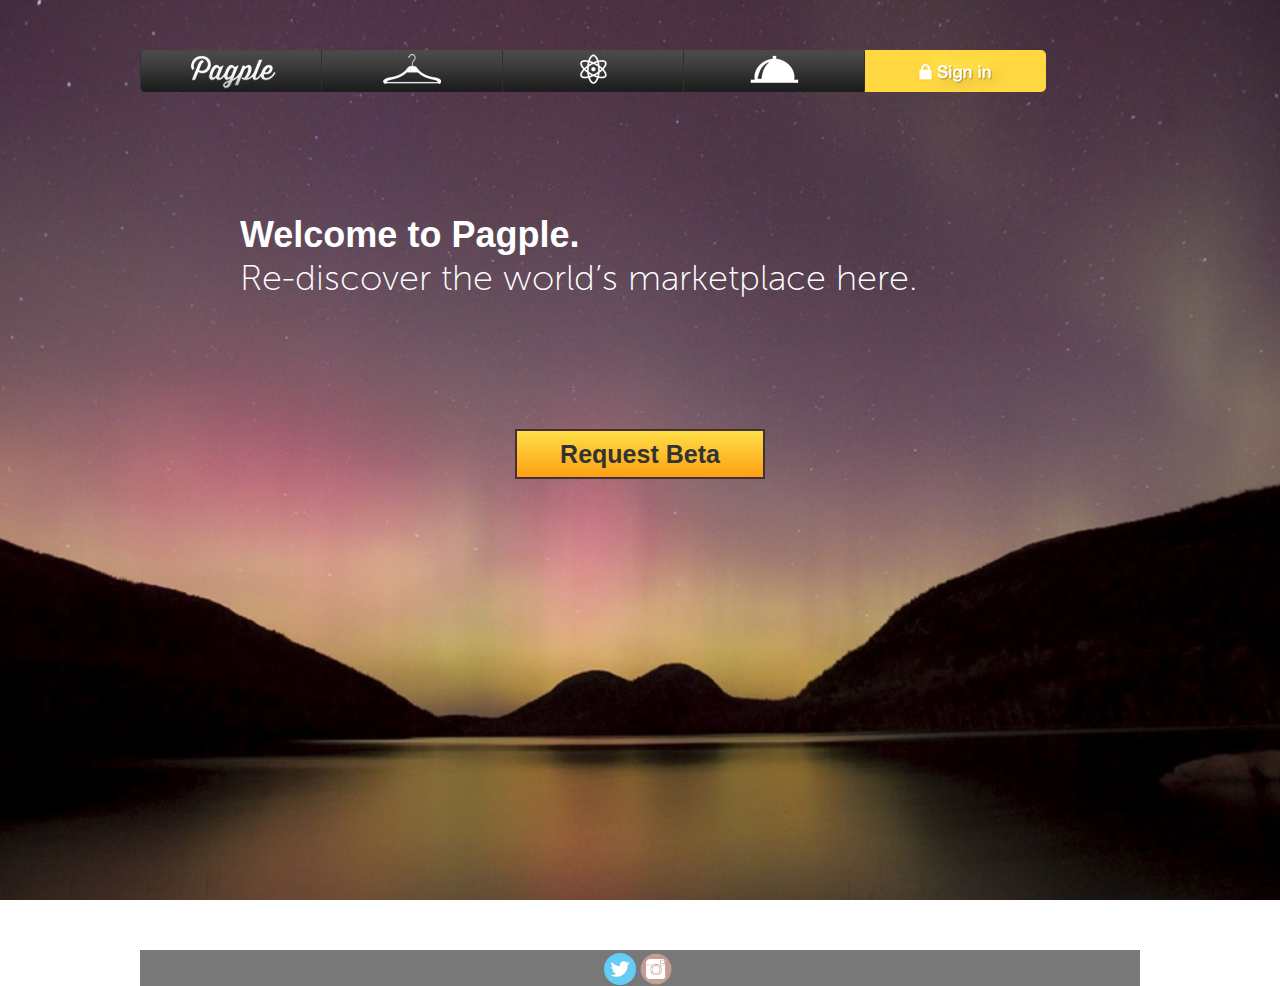
==== Alpha - Not Signed In/index.html @ dc3d87c3 "refactor" ====
<!doctype html>
<html>
   
   <head>
      <meta charset="utf-8" prefix="og: http://ogp.me/ns# fb: http://ogp.me/ns/fb# 
                  website: http://ogp.me/ns/website#">
      <meta property="og:type" content="website">
      <meta property="og:url" content="http://pagple.com">
      <meta property="og:image" content="http://pagple.com/img/pagple-impact.jpg">
      <meta property="og:title" content="Pagple">
      <meta property="og:description" content="Reinventing the marketplace user experience">
      <title>Pagple - Reinventing the marketplace user experience</title>
      <!-- CSS -->
      <link rel="stylesheet" href="js/jcountdown/jcountdown.css">
      <link rel="icon" href="ico/favicon1.png" sizes="16x16">
      <link rel="stylesheet" href="css/main-style.css">
      <link rel="stylesheet" href="css/pagpleMainNav.css">
   </head>
   
   <body>
      <div id="body-container">
         <!-- Header -->
         <header></header>
         <nav>
            <ul id="pagpleNav">
               <li>
                  <a href="http://www.pagple.com/" title="Pagple">
                     <img src="img/home-redir-logo.png" alt="Pagple Logo" />
                  </a>
               </li>
               <li>
                  <a href="fashion.html" title="Fashion">
                     <img src="img/fashion-ico.png" alt="" />
                  </a>
               </li>
               <li>
                  <a href="technology.html" title="Techonlogy">
                     <img src="img/tech-ico.png" alt="" />
                  </a>
               </li>
               <li>
                  <a href="food.html" title="Food">
                     <img src="img/food-ico.png" alt="" />
                  </a>
               </li>
               <li>
                  <a href="login.php" title="Sign in">
                     <img src="" alt="" />
                  </a>
               </li>
            </ul>
         </nav>
         <!-- Body Contents -->
         <div id="body-content">
            <!-- Slogan -->
            <br/>
            <br/>
            <br/>
            <br/>
            <br/>
            <br/>
            <div id="slogan">
                <h1 id="welcomeTextHeader">
                        Welcome to Pagple.
                    </h1>

                <h2 id="welcomeText">
                        Re-discover the world’s marketplace here.
                    </h2>

            </div>
            <br/>
            <br/>
            <br/>
            <br/>
            <br/>
            <br/>
            <br/>
            <br/>
            <br/>
            <div id="requestBeta">
               <button class="reqBetaButton">Request Beta</button>
            </div>
         </div>
         <!-- Footer -->
         <footer>
            <div id="social-container">
               <div id="twitter-follow">
                  <a href='https://twitter.com/pagple' target='_blank'>
                     <img src='ico/twitter-ico.png'>
                  </a>
               </div>
               <div id="instagram-follow">
                  <a href='http://instagram.com/pagple' target='_blank'>
                     <img src='ico/instragram.png'>
                  </a>
               </div>
            </div>
         </footer>
      </div>
   </body>

</html>
---- Alpha - Not Signed In/js/jcountdown/jcountdown.css ----
/*
jCountdown Plugin for jQuery JavaScript Library

v 1.1.1 02/12/2012

http://codecanyon.net/user/ufoufoufo

Copyright (c) 2012
*/

/* size */
.jCountdownContainer{
	position:relative;
	padding:0px;
	margin:0px;
    display:inline-block;
    *zoom:1;				/* IE */
    *display:inline;		/* IE */
}

/* scale */
.jCountdownScale{
	position:absolute;
	padding:0px;
	margin:0px;
}

/* countdown */
.jCountdown{
	padding:0px;
	margin:0px;
	white-space:nowrap;
}

/* group */
.jCountdown .group{
	padding:0px;
	margin:0px;
    display:inline-block;
    *zoom:1;				/* IE */
    *display:inline;		/* IE */
}

/* label */
.jCountdown .group>.label{
	position:relative;
	left:50%;
	padding:0px;
	margin: -104px 0px 0px -40px;	
	width:80px;
}

.jCountdown.flip .group>.label{
	height:13px;
}
.jCountdown.flip.black .group>.label{
	background-image:url(jcountdown_flip_black.png);
}
.jCountdown.flip.white .group>.label{
	background-image:url(jcountdown_flip_white.png);
}
.jCountdown.flip .group.day>.label{
	background-position:-60px -970px;
}
.jCountdown.flip .group.hour>.label{
	background-position:-60px -995px;
}
.jCountdown.flip .group.minute>.label{
	background-position:-60px -1020px;
}
.jCountdown.flip .group.second>.label{
	background-position:-60px -1045px;
}

.jCountdown.slide .group>.label{
	height:15px;
}
.jCountdown.slide.black .group>.label{
	background-image:url(jcountdown_slide_black.png);
}
.jCountdown.slide.white .group>.label{
	background-image:url(jcountdown_slide_white.png);
}
.jCountdown.slide .group.day>.label{
	background-position:-60px -150px;
}
.jCountdown.slide .group.hour>.label{
	background-position:-60px -175px;
}
.jCountdown.slide .group.minute>.label{
	background-position:-60px -200px;
}
.jCountdown.slide .group.second>.label{
	background-position:-60px -225px;
}

.jCountdown.crystal .group>.label{
	height:12px;
}
.jCountdown.crystal.black .group>.label{
	background-image:url(jcountdown_crystal_black.png);
}
.jCountdown.crystal.white .group>.label{
	background-image:url(jcountdown_crystal_white.png);
}
.jCountdown.crystal .group.day>.label{
	background-position:-60px -153px;
}
.jCountdown.crystal .group.hour>.label{
	background-position:-60px -178px;
}
.jCountdown.crystal .group.minute>.label{
	background-position:-60px -203px;
}
.jCountdown.crystal .group.second>.label{
	background-position:-60px -228px;
}

.jCountdown.metal .group>.label{
	height:15px;
}
.jCountdown.metal.black .group>.label{
	background-image:url(jcountdown_metal_black.png);
}
.jCountdown.metal.white .group>.label{
	background-image:url(jcountdown_metal_white.png);
}
.jCountdown.metal .group.day>.label{
	background-position:-60px -153px;
}
.jCountdown.metal .group.hour>.label{
	background-position:-60px -178px;
}
.jCountdown.metal .group.minute>.label{
	background-position:-60px -203px;
}
.jCountdown.metal .group.second>.label{
	background-position:-60px -228px;
}

/* container */
.jCountdown .group>.container{
	position:relative;
	padding:0px;
	margin:0px;
    display:inline-block;
    *zoom:1;				/* IE */
    *display:inline;		/* IE */
}

.jCountdown.flip .group>.container{
	width:50px;
	height:64px;
	padding:6px 2px 2px 2px;
	margin:0px 0px 0px 1px;
	background-position:0px -960px;
}
.jCountdown.flip .group>.container:first-child{
	margin:0px;
}
.jCountdown.flip.black .group>.container{
	background-image:url(jcountdown_flip_black.png);
}
.jCountdown.flip.white .group>.container{
	background-image:url(jcountdown_flip_white.png);
}

.jCountdown.slide .group>.container{
	width:50px;
	height:64px;
	padding:1px 0px 1px 0px;
	background-position:-111px 0px;
}
.jCountdown.slide .group>.container:first-child{
	padding:1px 0px 1px 1px;
	background-position:-60px 0px;
}
.jCountdown.slide .group>.container.lastItem{
	padding:1px 1px 1px 0px;
	background-position:-161px 0px;
}
.jCountdown.slide.black .group>.container{
	background-image:url(jcountdown_slide_black.png);
}
.jCountdown.slide.white .group>.container{
	background-image:url(jcountdown_slide_white.png);
}

.jCountdown.crystal .group>.container{
	width:60px;
	height:60px;
	padding:0px 1px 3px 1px;
	margin:0px 0px 0px 1px;
	background-position:-60px 0px;
}
.jCountdown.crystal .group>.container:first-child{
	margin:0px;
}
.jCountdown.crystal.black .group>.container{
	background-image:url(jcountdown_crystal_black.png);
}
.jCountdown.crystal.white .group>.container{
	background-image:url(jcountdown_crystal_white.png);
}

.jCountdown.metal .group>.container{
	width:60px;
	height:60px;
	padding:3px 1px 4px 1px;
	background-position:-124px 0px;
}
.jCountdown.metal .group>.container:first-child{
	width:60px;
	padding:3px 1px 4px 3px;
	background-position:-60px 0px;
}
.jCountdown.metal .group>.container.lastItem{
	width:60px;
	padding:3px 3px 4px 1px;
	background-position:-186px 0px;
}
.jCountdown.metal.black .group>.container{
	background-image:url(jcountdown_metal_black.png);
}
.jCountdown.metal.white .group>.container{
	background-image:url(jcountdown_metal_white.png);
}

/* cover */
.jCountdown .group>.container>.cover{
	position:absolute;
	z-index:1;
	padding:0px;
	margin:0px;
}

.jCountdown.slide .group>.container>.cover{
	left:0px;
	top:1px;
	width:50px;
	height:64px;
	background-position:-110px -70px;
}
.jCountdown.slide .group>.container:first-child>.cover{
	left:1px;
	background-position:-60px -70px;
}
.jCountdown.slide .group>.container.lastItem>.cover{
	right:1px;
	background-position:-160px -70px;
}
.jCountdown.slide.black .group>.container>.cover{
	background-image:url(jcountdown_slide_black.png);
}
.jCountdown.slide.white .group>.container>.cover{
	background-image:url(jcountdown_slide_white.png);
}

.jCountdown.crystal .group>.container>.cover{
	left:1px;
	top:0px;
	width:60px;
	height:60px;
	background-position:-60px -70px;
}
.jCountdown.crystal.black .group>.container>.cover{
	background-image:url(jcountdown_crystal_black.png);
}
.jCountdown.crystal.white .group>.container>.cover{
	background-image:url(jcountdown_crystal_white.png);
}

.jCountdown.metal .group>.container>.cover{
	top:3px;
	left:0px;
	width:62px;
	height:66px;
	background-position:-122px -70px;
}
.jCountdown.metal .group>.container:first-child>.cover{
	left:2px;
	background-position:-60px -70px;
}
.jCountdown.metal .group>.container.lastItem>.cover{
	right:2px;
	background-position:-184px -70px;
}
.jCountdown.metal.black .group>.container>.cover{
	background-image:url(jcountdown_metal_black.png);
}
.jCountdown.metal.white .group>.container>.cover{
	background-image:url(jcountdown_metal_white.png);
}

/* text */
.jCountdown .group>.container>.text{
	padding:0px;
	margin:0px;
}

.jCountdown.flip .group>.container>.text{
	width:50px;
	height:64px;
}
.jCountdown.flip.black .group>.container>.text{
	background-image:url(jcountdown_flip_black.png);
}
.jCountdown.flip.white .group>.container>.text{
	background-image:url(jcountdown_flip_white.png);
}

.jCountdown.slide .group>.container>.text{
	width:50px;
	height:64px;
}
.jCountdown.slide.black .group>.container>.text{
	background-image:url(jcountdown_slide_black.png);
}
.jCountdown.slide.white .group>.container>.text{
	background-image:url(jcountdown_slide_white.png);
}

.jCountdown.crystal .group>.container>.text{
	width:60px;
	height:60px;
}
.jCountdown.crystal.black .group>.container>.text{
	background-image:url(jcountdown_crystal_black.png);
}
.jCountdown.crystal.white .group>.container>.text{
	background-image:url(jcountdown_crystal_white.png);
}

.jCountdown.metal .group>.container>.text{
	position:relative;
	z-index:2;
	width:60px;
	height:60px;
}
.jCountdown.metal.black .group>.container>.text{
	background-image:url(jcountdown_metal_black.png);
}
.jCountdown.metal.white .group>.container>.text{
	background-image:url(jcountdown_metal_white.png);
}

/* reflection */
.jCountdown.reflection{
    transform:scaleY(-1);
    -moz-transform:scaleY(-1);			/* Firefox */
    -webkit-transform:scaleY(-1);		/* Webkit */
    -o-transform:scaleY(-1);			/* Opera */
}
.jCountdown.reflection.displayLabel{
	margin-top:-3px;
}
.jCountdown.reflection.blur1{
	-webkit-filter:blur(1px); 			/* Webkit */
	filter:url(jcountdown.svg#blur1); 	/* Firefox Opera */
}
.jCountdown.reflection.blur2{
	-webkit-filter:blur(2px); 			/* Webkit */
	filter:url(jcountdown.svg#blur2); 	/* Firefox Opera */
}
.jCountdown.reflection.blur3{
	-webkit-filter:blur(3px); 			/* Webkit */
	filter:url(jcountdown.svg#blur3); 	/* Firefox Opera */
}
.jCountdown.reflection.blur4{
	-webkit-filter:blur(4px); 			/* Webkit */
	filter:url(jcountdown.svg#blur4); 	/* Firefox Opera */
}
.jCountdown.reflection.blur5{
	-webkit-filter:blur(5px); 			/* Webkit */
	filter:url(jcountdown.svg#blur5); 	/* Firefox Opera */
}
.jCountdown.reflection.blur6{
	-webkit-filter:blur(6px); 			/* Webkit */
	filter:url(jcountdown.svg#blur6); 	/* Firefox Opera */
}
.jCountdown.reflection.blur7{
	-webkit-filter:blur(7px); 			/* Webkit */
	filter:url(jcountdown.svg#blur7); 	/* Firefox Opera */
}
.jCountdown.reflection.blur8{
	-webkit-filter:blur(8px); 			/* Webkit */
	filter:url(jcountdown.svg#blur8); 	/* Firefox Opera */
}
.jCountdown.reflection.blur9{
	-webkit-filter:blur(9px); 			/* Webkit */
	filter:url(jcountdown.svg#blur9); 	/* Firefox Opera */
}
.jCountdown.reflection.blur10{
	-webkit-filter:blur(10px); 		/* Webkit */
	filter:url(jcountdown.svg#blur10); 	/* Firefox Opera */
}
---- Alpha - Not Signed In/css/main-style.css ----
@charset "utf-8";

@font-face {
  font-family: MuseoSans;
  src: url("../font/MuseoSans-100.otf") format('opentype');
}

/* HTML ELEMENTS */
#welcomeTextHeader {
  font-family: Arial, MuseoSans, "Lucida Grande","Lucida Sans Unicode",Helvetica,Arial,Verdana,sans-serif;
  font-weight: 700;
  text-align: left;
  color: #ffffff;
  font-size: 36px;
  /*letter-spacing: -1px;*/
}
#welcomeText {
  font: MuseoSans, "Lucida Grande","Lucida Sans Unicode",Helvetica,Arial,Verdana,sans-serif;
  font-weight: lighter;
  text-align: left;
  color: #ffffff;
  font-size: 36px;
  /*letter-spacing: -1px;*/
}
body,
html {
  width: 100%;
  height: 100%;
  font-family: MuseoSans;
}
body {
  background: url('../img/background.png') no-repeat center fixed;
  -webkit-background-size: cover;
  -moz-background-size: cover;
  -o-background-size: cover;
  background-size: cover;
}
#body-container {
  position: relative;
  min-height: 600px;
  width: 100%;
  height: 100%;
  padding-bottom: 36px;
}
/* --------
 *  Button 
 * --------
**/

#requestBeta {  
  margin: 0 auto;
  width: 250px;
  height: 50px;
}

.reqBetaButton {

  width: 250px;
  height: 50px;
  font-family: Arial, MuseoSans, "Lucida Grande","Lucida Sans Unicode",Helvetica,Arial,Verdana,sans-serif;
  font-weight: 700;
  text-align: center;
  color: #333333;
  font-size: 25px;
  border: solid 2px #442f36;
  background: #f78d1d;
  background: -webkit-gradient(linear, left top, left bottom, from(#fede46), to(#fda014));
  background: -moz-linear-gradient(top,  #fede46,  #fda014);
  filter: progid:DXImageTransform.Microsoft.gradient(startColorstr='#fede46', endColorstr='#fda014');
}

.reqBetaButton:hover {
  background: #f78d1d;
  background: -webkit-gradient(linear, left top, left bottom, from(#fda014), to(#fede46));
  background: -moz-linear-gradient(top,  #fda014,  #fede46);
  filter:  progid:DXImageTransform.Microsoft.gradient(startColorstr='#fda014', endColorstr='#fede46');
}
/* --------
 *  Slogan 
 * --------
**/
#slogan {
  position: relative;
  margin: 0 auto;
  width: 80%;
  height: 44px;
  -webkit-animation: fadeIn 2s;
  -moz-animation: fadeIn 2s;
  -ms-animation: fadeIn 2s;
  animation: fadeIn 2s;
  margin-top: 5%;
  text-align: center;
}

/* --------
 *  Footer 
 * --------
**/
footer {
  position: absolute;
  bottom: 0;
  background-color: #1f1f1f;
  opacity: 0.6;
  width: 100%;
  height: 36px;
  -webkit-transition: opacity 1s;
  -moz-transition: opacity 1s;
  -o-transition: opacity 1s;
  transition: opacity 1s;
}
footer #social-container {
  display: block;
  width: 72px;
  height: 36px;
  margin: 0 auto;
}
footer #social-container #twitter-follow,
footer #social-container #instagram-follow {
  display: inline;
  line-height: 36px;
  width: 32px;
  height: 32px;
  margin: 0 auto;
}
footer #social-container #twitter-follow a img,
footer #social-container #instagram-follow a img {
  width: 32px;
  height: 32px;
  vertical-align: middle;
}
footer:hover {  opacity: 0.9 }
---- Alpha - Not Signed In/css/pagpleMainNav.css ----
@font-face {
  font-family: MuseoSans;
  src: url("../font/MuseoSans-100.otf") format('opentype');
}

/* BASIC RESET */
ul,ol,li,h1,h2,h3,h4,h5,h6,pre,form,body,html,p,blockquote,fieldset,input {
  margin: 0;
  padding: 0;
}

/* COMMON CLASSES */
.break {
  clear: both;
}

/* WRAPPER */
#body-container {
  width: 1000px;
  margin: 45px auto;
}

/* CONTENT */
#body-content {
  margin-top: 50px;
}

#body-content p {
  font: 14px  MuseoSans, "Lucida Grande","Lucida Sans Unicode",Helvetica,Arial,Verdana,sans-serif;
  color: #333333;
  line-height: 18px;
  margin: 15px auto;
  width: 903px;
}

#body-content p a {
  color: #0088CC;
  text-decoration: none;
}

#body-content p a:hover {
  text-decoration: underline;
}

/* NAVIGATION MENU */
#pagpleNav {
  background-image: url("../img/Long-black-sleek-bar.png");
  background-repeat: no-repeat;
  margin: 40px 0;
  list-style: none;
  font-family: MuseoSans;
  letter-spacing: -0.5px;
  font-size: 13px;

  /* Apply a subtle text-shadow to the text */
  text-shadow: 0 -1px 3px #202020;
}

#pagpleNav li { 
  display:block; 
  float:left; 
  width:180px; 
  height:40px; 
  background-repeat: no-repeat;
}

#pagpleNav li:not(:last-child), li:not(:first-child){
  border-left:1px solid #2f2f2f;
  background-image: url('../img/Long-black-sleek-bar-item.png');
  border-bottom:1px solid #1f1f1f;
  border-top:1px solid #494949;
}


 #pagpleNav li:first-child {
  -moz-border-radius-topleft: 5px;
  -moz-border-radius-bottomleft: 5px;                
  border-left:1px solid #333333; 
  border-top-left-radius: 5px;
  border-bottom-left-radius: 5px;  
  background-image: url('../img/Long-black-sleek-bar-item.png');
  border-bottom:1px solid #1f1f1f;
  border-top:1px solid #494949;
 }

 #pagpleNav li:last-child{                                
  -moz-border-radius-topright: 5px;
  -moz-border-radius-bottomright: 5px;                
  border-right:1px solid #fed741;
  border-top-right-radius: 5px;
  border-bottom-right-radius: 5px;                 
  background-image: url('../img/sign-in.png');
  border-bottom:1px solid #fed741;
  border-top:1px solid #fed741;
}
#pagpleNav li a { 
  color:white; 
  text-decoration:none;
  text-align:center;
  display:block;
  line-height:34px; 
  outline:none;
}

/* Centers logo */
#pagpleNav li a img {
  vertical-align: middle;
  margin-top: 0px;
}
/* The width of the last menu item (search bar) is bigger than the others */

/* Fade in animation (Webkit only) */
@-webkit-keyframes showMenu { 
  from{
    opacity: 0;
    top: -20px;
  }
  to{  
    opacity: 1 
  }
}

#pagpleNav{
  -webkit-animation: showMenu 1s;
  position: relative;
}
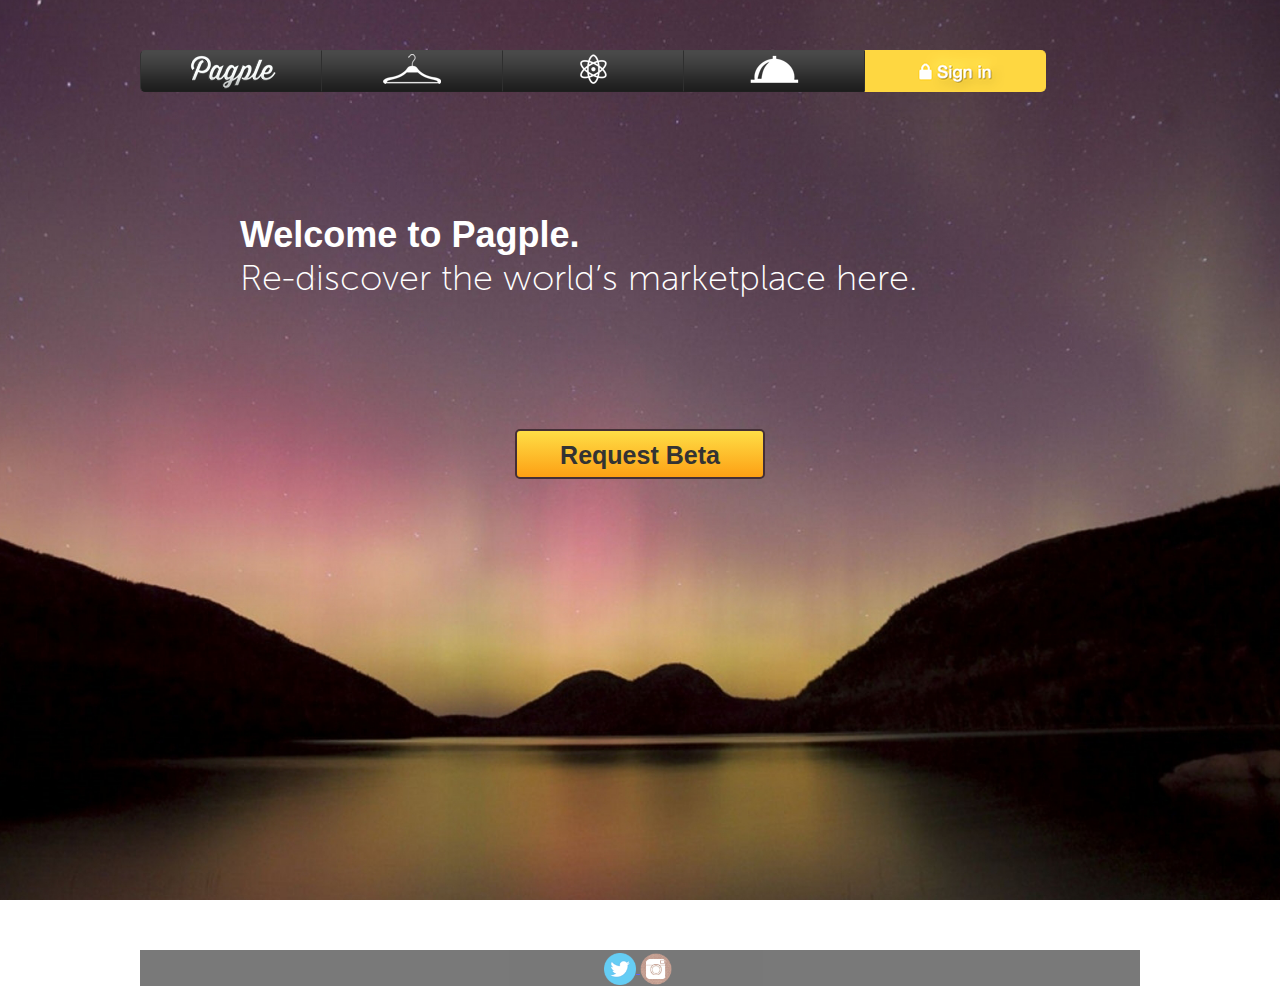
==== commit bb022db8: "dialog build done, waiting for theme" ====
--- a/Alpha - Not Signed In/index.html
+++ b/Alpha - Not Signed In/index.html
@@ -1,3 +1,8 @@
+<!--
+index.html
+Pagple
+Created by Matthias Ryne Cheow on 05/03/13.
+-->
 <!doctype html>
 <html>
    
@@ -10,11 +15,17 @@
       <meta property="og:title" content="Pagple">
       <meta property="og:description" content="Reinventing the marketplace user experience">
       <title>Pagple - Reinventing the marketplace user experience</title>
-      <!-- CSS -->
-      <link rel="stylesheet" href="js/jcountdown/jcountdown.css">
+      <!-- CSS LIBRARIES-->
       <link rel="icon" href="ico/favicon1.png" sizes="16x16">
+      <link rel="stylesheet" href="css/pagple/pagple.css">
+      <!-- JQUERY LIBRARIES-->
+      <script type="text/javascript" src="js/lib/jquery.js"></script>
+      <script type="text/javascript" src="js/lib/jquery-ui.js"></script>
+      <script type="text/javascript" src="js/lib/jquery-ui-min.js"></script>
+      <script type="text/javascript" src="js/lib/jquery.validate.js"></script>
       <link rel="stylesheet" href="css/main-style.css">
       <link rel="stylesheet" href="css/pagpleMainNav.css">
+      <script type="text/javascript" src="js/sign-in-form.js"></script>
    </head>
    
    <body>
@@ -79,8 +90,20 @@
             <br/>
             <br/>
             <div id="requestBeta">
-               <button class="reqBetaButton">Request Beta</button>
+               <button id="reqBetaButton">Request Beta</button>
             </div>
+         </div>
+         <div id="sign-in-form" title="Request Beta" style="resize: none;">
+            <p class="validateTips">All form fields are required.</p><br/>
+            <form>
+               <fieldset>
+                  <label for="username">Username</label>
+                  <input type="text" name="username" id="username" class="text ui-widget-content ui-corner-all" />
+                  <br/>
+                  <label for="email">Email</label>
+                  <input type="text" name="email" id="email" value="" class="text ui-widget-content ui-corner-all" />
+               </fieldset>
+            </form>
          </div>
          <!-- Footer -->
          <footer>
--- a/Alpha - Not Signed In/css/pagple/pagple.css
+++ b/Alpha - Not Signed In/css/pagple/pagple.css
@@ -0,0 +1,1175 @@
+/*! jQuery UI - v1.10.1 - 2013-03-09
+* http://jqueryui.com
+* Includes: jquery.ui.core.css, jquery.ui.resizable.css, jquery.ui.selectable.css, jquery.ui.accordion.css, jquery.ui.autocomplete.css, jquery.ui.button.css, jquery.ui.datepicker.css, jquery.ui.dialog.css, jquery.ui.menu.css, jquery.ui.progressbar.css, jquery.ui.slider.css, jquery.ui.spinner.css, jquery.ui.tabs.css, jquery.ui.tooltip.css
+* To view and modify this theme, visit http://jqueryui.com/themeroller/?ffDefault=Arial%2Csans-serif&fwDefault=normal&fsDefault=1.1em&cornerRadius=5px&bgColorHeader=%23888888&bgTextureHeader=highlight_hard&bgImgOpacityHeader=15&borderColorHeader=%23404040&fcHeader=%23ffffff&iconColorHeader=%23cccccc&bgColorContent=%23121212&bgTextureContent=gloss_wave&bgImgOpacityContent=16&borderColorContent=%23404040&fcContent=%23eeeeee&iconColorContent=%23bbbbbb&bgColorDefault=%23adadad&bgTextureDefault=highlight_soft&bgImgOpacityDefault=35&borderColorDefault=%23cccccc&fcDefault=%23333333&iconColorDefault=%23684a4d&bgColorHover=%23dddddd&bgTextureHover=highlight_soft&bgImgOpacityHover=60&borderColorHover=%23dddddd&fcHover=%23000000&iconColorHover=%23b7747b&bgColorActive=%23121212&bgTextureActive=inset_soft&bgImgOpacityActive=15&borderColorActive=%23000000&fcActive=%23ffffff&iconColorActive=%23b7747b&bgColorHighlight=%23555555&bgTextureHighlight=highlight_hard&bgImgOpacityHighlight=55&borderColorHighlight=%23404040&fcHighlight=%23cccccc&iconColorHighlight=%23b7747b&bgColorError=%23fef1ec&bgTextureError=glass&bgImgOpacityError=95&borderColorError=%23cd0a0a&fcError=%23cd0a0a&iconColorError=%23cd0a0a&bgColorOverlay=%23aaaaaa&bgTextureOverlay=flat&bgImgOpacityOverlay=0&opacityOverlay=30&bgColorShadow=%23aaaaaa&bgTextureShadow=flat&bgImgOpacityShadow=0&opacityShadow=30&thicknessShadow=8px&offsetTopShadow=-8px&offsetLeftShadow=-8px&cornerRadiusShadow=8px&tr%26ffDefault=Helvetica%2CArial%2Csans-serif
+* Copyright (c) 2013 jQuery Foundation and other contributors Licensed MIT */
+
+/* Layout helpers
+----------------------------------*/
+.ui-helper-hidden {
+	display: none;
+}
+.ui-helper-hidden-accessible {
+	border: 0;
+	clip: rect(0 0 0 0);
+	height: 1px;
+	margin: -1px;
+	overflow: hidden;
+	padding: 0;
+	position: absolute;
+	width: 1px;
+}
+.ui-helper-reset {
+	margin: 0;
+	padding: 0;
+	border: 0;
+	outline: 0;
+	line-height: 1.3;
+	text-decoration: none;
+	font-size: 100%;
+	list-style: none;
+}
+.ui-helper-clearfix:before,
+.ui-helper-clearfix:after {
+	content: "";
+	display: table;
+	border-collapse: collapse;
+}
+.ui-helper-clearfix:after {
+	clear: both;
+}
+.ui-helper-clearfix {
+	min-height: 0; /* support: IE7 */
+}
+.ui-helper-zfix {
+	width: 100%;
+	height: 100%;
+	top: 0;
+	left: 0;
+	position: absolute;
+	opacity: 0;
+	filter:Alpha(Opacity=0);
+}
+
+.ui-front {
+	z-index: 100;
+}
+
+
+/* Interaction Cues
+----------------------------------*/
+.ui-state-disabled {
+	cursor: default !important;
+}
+
+
+/* Icons
+----------------------------------*/
+
+/* states and images */
+.ui-icon {
+	display: block;
+	text-indent: -99999px;
+	overflow: hidden;
+	background-repeat: no-repeat;
+}
+
+
+/* Misc visuals
+----------------------------------*/
+
+/* Overlays */
+.ui-widget-overlay {
+	position: fixed;
+	top: 0;
+	left: 0;
+	width: 100%;
+	height: 100%;
+}
+.ui-resizable {
+	position: relative;
+}
+.ui-resizable-handle {
+	position: absolute;
+	font-size: 0.1px;
+	display: block;
+}
+.ui-resizable-disabled .ui-resizable-handle,
+.ui-resizable-autohide .ui-resizable-handle {
+	display: none;
+}
+.ui-resizable-n {
+	cursor: n-resize;
+	height: 7px;
+	width: 100%;
+	top: -5px;
+	left: 0;
+}
+.ui-resizable-s {
+	cursor: s-resize;
+	height: 7px;
+	width: 100%;
+	bottom: -5px;
+	left: 0;
+}
+.ui-resizable-e {
+	cursor: e-resize;
+	width: 7px;
+	right: -5px;
+	top: 0;
+	height: 100%;
+}
+.ui-resizable-w {
+	cursor: w-resize;
+	width: 7px;
+	left: -5px;
+	top: 0;
+	height: 100%;
+}
+.ui-resizable-se {
+	cursor: se-resize;
+	width: 12px;
+	height: 12px;
+	right: 1px;
+	bottom: 1px;
+}
+.ui-resizable-sw {
+	cursor: sw-resize;
+	width: 9px;
+	height: 9px;
+	left: -5px;
+	bottom: -5px;
+}
+.ui-resizable-nw {
+	cursor: nw-resize;
+	width: 9px;
+	height: 9px;
+	left: -5px;
+	top: -5px;
+}
+.ui-resizable-ne {
+	cursor: ne-resize;
+	width: 9px;
+	height: 9px;
+	right: -5px;
+	top: -5px;
+}
+.ui-selectable-helper {
+	position: absolute;
+	z-index: 100;
+	border: 1px dotted black;
+}
+.ui-accordion .ui-accordion-header {
+	display: block;
+	cursor: pointer;
+	position: relative;
+	margin-top: 2px;
+	padding: .5em .5em .5em .7em;
+	min-height: 0; /* support: IE7 */
+}
+.ui-accordion .ui-accordion-icons {
+	padding-left: 2.2em;
+}
+.ui-accordion .ui-accordion-noicons {
+	padding-left: .7em;
+}
+.ui-accordion .ui-accordion-icons .ui-accordion-icons {
+	padding-left: 2.2em;
+}
+.ui-accordion .ui-accordion-header .ui-accordion-header-icon {
+	position: absolute;
+	left: .5em;
+	top: 50%;
+	margin-top: -8px;
+}
+.ui-accordion .ui-accordion-content {
+	padding: 1em 2.2em;
+	border-top: 0;
+	overflow: auto;
+}
+.ui-autocomplete {
+	position: absolute;
+	top: 0;
+	left: 0;
+	cursor: default;
+}
+.ui-button {
+	display: inline-block;
+	position: relative;
+	padding: 0;
+	line-height: normal;
+	margin-right: .1em;
+	cursor: pointer;
+	vertical-align: middle;
+	text-align: center;
+	overflow: visible; /* removes extra width in IE */
+}
+.ui-button,
+.ui-button:link,
+.ui-button:visited,
+.ui-button:hover,
+.ui-button:active {
+	text-decoration: none;
+}
+/* to make room for the icon, a width needs to be set here */
+.ui-button-icon-only {
+	width: 2.2em;
+}
+/* button elements seem to need a little more width */
+button.ui-button-icon-only {
+	width: 2.4em;
+}
+.ui-button-icons-only {
+	width: 3.4em;
+}
+button.ui-button-icons-only {
+	width: 3.7em;
+}
+
+/* button text element */
+.ui-button .ui-button-text {
+	display: block;
+	line-height: normal;
+}
+.ui-button-text-only .ui-button-text {
+	padding: .4em 1em;
+}
+.ui-button-icon-only .ui-button-text,
+.ui-button-icons-only .ui-button-text {
+	padding: .4em;
+	text-indent: -9999999px;
+}
+.ui-button-text-icon-primary .ui-button-text,
+.ui-button-text-icons .ui-button-text {
+	padding: .4em 1em .4em 2.1em;
+}
+.ui-button-text-icon-secondary .ui-button-text,
+.ui-button-text-icons .ui-button-text {
+	padding: .4em 2.1em .4em 1em;
+}
+.ui-button-text-icons .ui-button-text {
+	padding-left: 2.1em;
+	padding-right: 2.1em;
+}
+/* no icon support for input elements, provide padding by default */
+input.ui-button {
+	padding: .4em 1em;
+}
+
+/* button icon element(s) */
+.ui-button-icon-only .ui-icon,
+.ui-button-text-icon-primary .ui-icon,
+.ui-button-text-icon-secondary .ui-icon,
+.ui-button-text-icons .ui-icon,
+.ui-button-icons-only .ui-icon {
+	position: absolute;
+	top: 50%;
+	margin-top: -8px;
+}
+.ui-button-icon-only .ui-icon {
+	left: 50%;
+	margin-left: -8px;
+}
+.ui-button-text-icon-primary .ui-button-icon-primary,
+.ui-button-text-icons .ui-button-icon-primary,
+.ui-button-icons-only .ui-button-icon-primary {
+	left: .5em;
+}
+.ui-button-text-icon-secondary .ui-button-icon-secondary,
+.ui-button-text-icons .ui-button-icon-secondary,
+.ui-button-icons-only .ui-button-icon-secondary {
+	right: .5em;
+}
+
+/* button sets */
+.ui-buttonset {
+	margin-right: 7px;
+}
+.ui-buttonset .ui-button {
+	margin-left: 0;
+	margin-right: -.3em;
+}
+
+/* workarounds */
+/* reset extra padding in Firefox, see h5bp.com/l */
+input.ui-button::-moz-focus-inner,
+button.ui-button::-moz-focus-inner {
+	border: 0;
+	padding: 0;
+}
+.ui-datepicker {
+	width: 17em;
+	padding: .2em .2em 0;
+	display: none;
+}
+.ui-datepicker .ui-datepicker-header {
+	position: relative;
+	padding: .2em 0;
+}
+.ui-datepicker .ui-datepicker-prev,
+.ui-datepicker .ui-datepicker-next {
+	position: absolute;
+	top: 2px;
+	width: 1.8em;
+	height: 1.8em;
+}
+.ui-datepicker .ui-datepicker-prev-hover,
+.ui-datepicker .ui-datepicker-next-hover {
+	top: 1px;
+}
+.ui-datepicker .ui-datepicker-prev {
+	left: 2px;
+}
+.ui-datepicker .ui-datepicker-next {
+	right: 2px;
+}
+.ui-datepicker .ui-datepicker-prev-hover {
+	left: 1px;
+}
+.ui-datepicker .ui-datepicker-next-hover {
+	right: 1px;
+}
+.ui-datepicker .ui-datepicker-prev span,
+.ui-datepicker .ui-datepicker-next span {
+	display: block;
+	position: absolute;
+	left: 50%;
+	margin-left: -8px;
+	top: 50%;
+	margin-top: -8px;
+}
+.ui-datepicker .ui-datepicker-title {
+	margin: 0 2.3em;
+	line-height: 1.8em;
+	text-align: center;
+}
+.ui-datepicker .ui-datepicker-title select {
+	font-size: 1em;
+	margin: 1px 0;
+}
+.ui-datepicker select.ui-datepicker-month-year {
+	width: 100%;
+}
+.ui-datepicker select.ui-datepicker-month,
+.ui-datepicker select.ui-datepicker-year {
+	width: 49%;
+}
+.ui-datepicker table {
+	width: 100%;
+	font-size: .9em;
+	border-collapse: collapse;
+	margin: 0 0 .4em;
+}
+.ui-datepicker th {
+	padding: .7em .3em;
+	text-align: center;
+	font-weight: bold;
+	border: 0;
+}
+.ui-datepicker td {
+	border: 0;
+	padding: 1px;
+}
+.ui-datepicker td span,
+.ui-datepicker td a {
+	display: block;
+	padding: .2em;
+	text-align: right;
+	text-decoration: none;
+}
+.ui-datepicker .ui-datepicker-buttonpane {
+	background-image: none;
+	margin: .7em 0 0 0;
+	padding: 0 .2em;
+	border-left: 0;
+	border-right: 0;
+	border-bottom: 0;
+}
+.ui-datepicker .ui-datepicker-buttonpane button {
+	float: right;
+	margin: .5em .2em .4em;
+	cursor: pointer;
+	padding: .2em .6em .3em .6em;
+	width: auto;
+	overflow: visible;
+}
+.ui-datepicker .ui-datepicker-buttonpane button.ui-datepicker-current {
+	float: left;
+}
+
+/* with multiple calendars */
+.ui-datepicker.ui-datepicker-multi {
+	width: auto;
+}
+.ui-datepicker-multi .ui-datepicker-group {
+	float: left;
+}
+.ui-datepicker-multi .ui-datepicker-group table {
+	width: 95%;
+	margin: 0 auto .4em;
+}
+.ui-datepicker-multi-2 .ui-datepicker-group {
+	width: 50%;
+}
+.ui-datepicker-multi-3 .ui-datepicker-group {
+	width: 33.3%;
+}
+.ui-datepicker-multi-4 .ui-datepicker-group {
+	width: 25%;
+}
+.ui-datepicker-multi .ui-datepicker-group-last .ui-datepicker-header,
+.ui-datepicker-multi .ui-datepicker-group-middle .ui-datepicker-header {
+	border-left-width: 0;
+}
+.ui-datepicker-multi .ui-datepicker-buttonpane {
+	clear: left;
+}
+.ui-datepicker-row-break {
+	clear: both;
+	width: 100%;
+	font-size: 0;
+}
+
+/* RTL support */
+.ui-datepicker-rtl {
+	direction: rtl;
+}
+.ui-datepicker-rtl .ui-datepicker-prev {
+	right: 2px;
+	left: auto;
+}
+.ui-datepicker-rtl .ui-datepicker-next {
+	left: 2px;
+	right: auto;
+}
+.ui-datepicker-rtl .ui-datepicker-prev:hover {
+	right: 1px;
+	left: auto;
+}
+.ui-datepicker-rtl .ui-datepicker-next:hover {
+	left: 1px;
+	right: auto;
+}
+.ui-datepicker-rtl .ui-datepicker-buttonpane {
+	clear: right;
+}
+.ui-datepicker-rtl .ui-datepicker-buttonpane button {
+	float: left;
+}
+.ui-datepicker-rtl .ui-datepicker-buttonpane button.ui-datepicker-current,
+.ui-datepicker-rtl .ui-datepicker-group {
+	float: right;
+}
+.ui-datepicker-rtl .ui-datepicker-group-last .ui-datepicker-header,
+.ui-datepicker-rtl .ui-datepicker-group-middle .ui-datepicker-header {
+	border-right-width: 0;
+	border-left-width: 1px;
+}
+.ui-dialog {
+	position: absolute;
+	top: 0;
+	left: 0;
+	padding: .2em;
+	outline: 0;
+}
+.ui-dialog .ui-dialog-titlebar {
+	padding: .4em 1em;
+	position: relative;
+}
+.ui-dialog .ui-dialog-title {
+	float: left;
+	margin: .1em 0;
+	white-space: nowrap;
+	width: 90%;
+	overflow: hidden;
+	text-overflow: ellipsis;
+}
+.ui-dialog .ui-dialog-titlebar-close {
+	position: absolute;
+	right: .3em;
+	top: 50%;
+	width: 21px;
+	margin: -10px 0 0 0;
+	padding: 1px;
+	height: 20px;
+}
+.ui-dialog .ui-dialog-content {
+	position: relative;
+	border: 0;
+	padding: .5em 1em;
+	background: none;
+	overflow: auto;
+}
+.ui-dialog .ui-dialog-buttonpane {
+	text-align: left;
+	border-width: 1px 0 0 0;
+	background-image: none;
+	margin-top: .5em;
+	padding: .3em 1em .5em .4em;
+}
+.ui-dialog .ui-dialog-buttonpane .ui-dialog-buttonset {
+	float: right;
+}
+.ui-dialog .ui-dialog-buttonpane button {
+	margin: .5em .4em .5em 0;
+	cursor: pointer;
+}
+.ui-dialog .ui-resizable-se {
+	width: 12px;
+	height: 12px;
+	right: -5px;
+	bottom: -5px;
+	background-position: 16px 16px;
+}
+.ui-draggable .ui-dialog-titlebar {
+	cursor: move;
+}
+.ui-menu {
+	list-style: none;
+	padding: 2px;
+	margin: 0;
+	display: block;
+	outline: none;
+}
+.ui-menu .ui-menu {
+	margin-top: -3px;
+	position: absolute;
+}
+.ui-menu .ui-menu-item {
+	margin: 0;
+	padding: 0;
+	width: 100%;
+}
+.ui-menu .ui-menu-divider {
+	margin: 5px -2px 5px -2px;
+	height: 0;
+	font-size: 0;
+	line-height: 0;
+	border-width: 1px 0 0 0;
+}
+.ui-menu .ui-menu-item a {
+	text-decoration: none;
+	display: block;
+	padding: 2px .4em;
+	line-height: 1.5;
+	min-height: 0; /* support: IE7 */
+	font-weight: normal;
+}
+.ui-menu .ui-menu-item a.ui-state-focus,
+.ui-menu .ui-menu-item a.ui-state-active {
+	font-weight: normal;
+	margin: -1px;
+}
+
+.ui-menu .ui-state-disabled {
+	font-weight: normal;
+	margin: .4em 0 .2em;
+	line-height: 1.5;
+}
+.ui-menu .ui-state-disabled a {
+	cursor: default;
+}
+
+/* icon support */
+.ui-menu-icons {
+	position: relative;
+}
+.ui-menu-icons .ui-menu-item a {
+	position: relative;
+	padding-left: 2em;
+}
+
+/* left-aligned */
+.ui-menu .ui-icon {
+	position: absolute;
+	top: .2em;
+	left: .2em;
+}
+
+/* right-aligned */
+.ui-menu .ui-menu-icon {
+	position: static;
+	float: right;
+}
+.ui-progressbar {
+	height: 2em;
+	text-align: left;
+	overflow: hidden;
+}
+.ui-progressbar .ui-progressbar-value {
+	margin: -1px;
+	height: 100%;
+}
+.ui-progressbar .ui-progressbar-overlay {
+	background: url("images/animated-overlay.gif");
+	height: 100%;
+	filter: alpha(opacity=25);
+	opacity: 0.25;
+}
+.ui-progressbar-indeterminate .ui-progressbar-value {
+	background-image: none;
+}
+.ui-slider {
+	position: relative;
+	text-align: left;
+}
+.ui-slider .ui-slider-handle {
+	position: absolute;
+	z-index: 2;
+	width: 1.2em;
+	height: 1.2em;
+	cursor: default;
+}
+.ui-slider .ui-slider-range {
+	position: absolute;
+	z-index: 1;
+	font-size: .7em;
+	display: block;
+	border: 0;
+	background-position: 0 0;
+}
+
+/* For IE8 - See #6727 */
+.ui-slider.ui-state-disabled .ui-slider-handle,
+.ui-slider.ui-state-disabled .ui-slider-range {
+	filter: inherit;
+}
+
+.ui-slider-horizontal {
+	height: .8em;
+}
+.ui-slider-horizontal .ui-slider-handle {
+	top: -.3em;
+	margin-left: -.6em;
+}
+.ui-slider-horizontal .ui-slider-range {
+	top: 0;
+	height: 100%;
+}
+.ui-slider-horizontal .ui-slider-range-min {
+	left: 0;
+}
+.ui-slider-horizontal .ui-slider-range-max {
+	right: 0;
+}
+
+.ui-slider-vertical {
+	width: .8em;
+	height: 100px;
+}
+.ui-slider-vertical .ui-slider-handle {
+	left: -.3em;
+	margin-left: 0;
+	margin-bottom: -.6em;
+}
+.ui-slider-vertical .ui-slider-range {
+	left: 0;
+	width: 100%;
+}
+.ui-slider-vertical .ui-slider-range-min {
+	bottom: 0;
+}
+.ui-slider-vertical .ui-slider-range-max {
+	top: 0;
+}
+.ui-spinner {
+	position: relative;
+	display: inline-block;
+	overflow: hidden;
+	padding: 0;
+	vertical-align: middle;
+}
+.ui-spinner-input {
+	border: none;
+	background: none;
+	color: inherit;
+	padding: 0;
+	margin: .2em 0;
+	vertical-align: middle;
+	margin-left: .4em;
+	margin-right: 22px;
+}
+.ui-spinner-button {
+	width: 16px;
+	height: 50%;
+	font-size: .5em;
+	padding: 0;
+	margin: 0;
+	text-align: center;
+	position: absolute;
+	cursor: default;
+	display: block;
+	overflow: hidden;
+	right: 0;
+}
+/* more specificity required here to overide default borders */
+.ui-spinner a.ui-spinner-button {
+	border-top: none;
+	border-bottom: none;
+	border-right: none;
+}
+/* vertical centre icon */
+.ui-spinner .ui-icon {
+	position: absolute;
+	margin-top: -8px;
+	top: 50%;
+	left: 0;
+}
+.ui-spinner-up {
+	top: 0;
+}
+.ui-spinner-down {
+	bottom: 0;
+}
+
+/* TR overrides */
+.ui-spinner .ui-icon-triangle-1-s {
+	/* need to fix icons sprite */
+	background-position: -65px -16px;
+}
+.ui-tabs {
+	position: relative;/* position: relative prevents IE scroll bug (element with position: relative inside container with overflow: auto appear as "fixed") */
+	padding: .2em;
+}
+.ui-tabs .ui-tabs-nav {
+	margin: 0;
+	padding: .2em .2em 0;
+}
+.ui-tabs .ui-tabs-nav li {
+	list-style: none;
+	float: left;
+	position: relative;
+	top: 0;
+	margin: 1px .2em 0 0;
+	border-bottom: 0;
+	padding: 0;
+	white-space: nowrap;
+}
+.ui-tabs .ui-tabs-nav li a {
+	float: left;
+	padding: .5em 1em;
+	text-decoration: none;
+}
+.ui-tabs .ui-tabs-nav li.ui-tabs-active {
+	margin-bottom: -1px;
+	padding-bottom: 1px;
+}
+.ui-tabs .ui-tabs-nav li.ui-tabs-active a,
+.ui-tabs .ui-tabs-nav li.ui-state-disabled a,
+.ui-tabs .ui-tabs-nav li.ui-tabs-loading a {
+	cursor: text;
+}
+.ui-tabs .ui-tabs-nav li a, /* first selector in group seems obsolete, but required to overcome bug in Opera applying cursor: text overall if defined elsewhere... */
+.ui-tabs-collapsible .ui-tabs-nav li.ui-tabs-active a {
+	cursor: pointer;
+}
+.ui-tabs .ui-tabs-panel {
+	display: block;
+	border-width: 0;
+	padding: 1em 1.4em;
+	background: none;
+}
+.ui-tooltip {
+	padding: 8px;
+	position: absolute;
+	z-index: 9999;
+	max-width: 300px;
+	-webkit-box-shadow: 0 0 5px #aaa;
+	box-shadow: 0 0 5px #aaa;
+}
+body .ui-tooltip {
+	border-width: 2px;
+}
+
+/* Component containers
+----------------------------------*/
+.ui-widget {
+	font-family: Arial,sans-serif;
+	font-size: 1.1em;
+}
+.ui-widget .ui-widget {
+	font-size: 1em;
+}
+.ui-widget input,
+.ui-widget select,
+.ui-widget textarea,
+.ui-widget button {
+	font-family: Arial,sans-serif;
+	font-size: 1em;
+}
+.ui-widget-content {
+	border: 1px solid #404040;
+	background: #121212 url(images/ui-bg_gloss-wave_16_121212_500x100.png) 50% top repeat-x;
+	color: #eeeeee;
+}
+.ui-widget-content a {
+	color: #eeeeee;
+}
+.ui-widget-header {
+	border: 1px solid #404040;
+	background: #888888 url(images/ui-bg_highlight-hard_15_888888_1x100.png) 50% 50% repeat-x;
+	color: #ffffff;
+	font-weight: bold;
+}
+.ui-widget-header a {
+	color: #ffffff;
+}
+
+/* Interaction states
+----------------------------------*/
+.ui-state-default,
+.ui-widget-content .ui-state-default,
+.ui-widget-header .ui-state-default {
+	border: 1px solid #cccccc;
+	background: #adadad url(images/ui-bg_highlight-soft_35_adadad_1x100.png) 50% 50% repeat-x;
+	font-weight: normal;
+	color: #333333;
+}
+.ui-state-default a,
+.ui-state-default a:link,
+.ui-state-default a:visited {
+	color: #333333;
+	text-decoration: none;
+}
+.ui-state-hover,
+.ui-widget-content .ui-state-hover,
+.ui-widget-header .ui-state-hover,
+.ui-state-focus,
+.ui-widget-content .ui-state-focus,
+.ui-widget-header .ui-state-focus {
+	border: 1px solid #dddddd;
+	background: #dddddd url(images/ui-bg_highlight-soft_60_dddddd_1x100.png) 50% 50% repeat-x;
+	font-weight: normal;
+	color: #000000;
+}
+.ui-state-hover a,
+.ui-state-hover a:hover,
+.ui-state-hover a:link,
+.ui-state-hover a:visited {
+	color: #000000;
+	text-decoration: none;
+}
+.ui-state-active,
+.ui-widget-content .ui-state-active,
+.ui-widget-header .ui-state-active {
+	border: 1px solid #000000;
+	background: #121212 url(images/ui-bg_inset-soft_15_121212_1x100.png) 50% 50% repeat-x;
+	font-weight: normal;
+	color: #ffffff;
+}
+.ui-state-active a,
+.ui-state-active a:link,
+.ui-state-active a:visited {
+	color: #ffffff;
+	text-decoration: none;
+}
+
+/* Interaction Cues
+----------------------------------*/
+.ui-state-highlight,
+.ui-widget-content .ui-state-highlight,
+.ui-widget-header .ui-state-highlight {
+	border: 1px solid #404040;
+	background: #555555 url(images/ui-bg_highlight-hard_55_555555_1x100.png) 50% top repeat-x;
+	color: #cccccc;
+}
+.ui-state-highlight a,
+.ui-widget-content .ui-state-highlight a,
+.ui-widget-header .ui-state-highlight a {
+	color: #cccccc;
+}
+.ui-state-error,
+.ui-widget-content .ui-state-error,
+.ui-widget-header .ui-state-error {
+	border: 1px solid #cd0a0a;
+	background: #fef1ec url(images/ui-bg_glass_95_fef1ec_1x400.png) 50% 50% repeat-x;
+	color: #cd0a0a;
+}
+.ui-state-error a,
+.ui-widget-content .ui-state-error a,
+.ui-widget-header .ui-state-error a {
+	color: #cd0a0a;
+}
+.ui-state-error-text,
+.ui-widget-content .ui-state-error-text,
+.ui-widget-header .ui-state-error-text {
+	color: #cd0a0a;
+}
+.ui-priority-primary,
+.ui-widget-content .ui-priority-primary,
+.ui-widget-header .ui-priority-primary {
+	font-weight: bold;
+}
+.ui-priority-secondary,
+.ui-widget-content .ui-priority-secondary,
+.ui-widget-header .ui-priority-secondary {
+	opacity: .7;
+	filter:Alpha(Opacity=70);
+	font-weight: normal;
+}
+.ui-state-disabled,
+.ui-widget-content .ui-state-disabled,
+.ui-widget-header .ui-state-disabled {
+	opacity: .35;
+	filter:Alpha(Opacity=35);
+	background-image: none;
+}
+.ui-state-disabled .ui-icon {
+	filter:Alpha(Opacity=35); /* For IE8 - See #6059 */
+}
+
+/* Icons
+----------------------------------*/
+
+/* states and images */
+.ui-icon {
+	width: 16px;
+	height: 16px;
+	background-position: 16px 16px;
+}
+.ui-icon,
+.ui-widget-content .ui-icon {
+	background-image: url(images/ui-icons_bbbbbb_256x240.png);
+}
+.ui-widget-header .ui-icon {
+	background-image: url(images/ui-icons_cccccc_256x240.png);
+}
+.ui-state-default .ui-icon {
+	background-image: url(images/ui-icons_684a4d_256x240.png);
+}
+.ui-state-hover .ui-icon,
+.ui-state-focus .ui-icon {
+	background-image: url(images/ui-icons_b7747b_256x240.png);
+}
+.ui-state-active .ui-icon {
+	background-image: url(images/ui-icons_b7747b_256x240.png);
+}
+.ui-state-highlight .ui-icon {
+	background-image: url(images/ui-icons_b7747b_256x240.png);
+}
+.ui-state-error .ui-icon,
+.ui-state-error-text .ui-icon {
+	background-image: url(images/ui-icons_cd0a0a_256x240.png);
+}
+
+/* positioning */
+.ui-icon-carat-1-n { background-position: 0 0; }
+.ui-icon-carat-1-ne { background-position: -16px 0; }
+.ui-icon-carat-1-e { background-position: -32px 0; }
+.ui-icon-carat-1-se { background-position: -48px 0; }
+.ui-icon-carat-1-s { background-position: -64px 0; }
+.ui-icon-carat-1-sw { background-position: -80px 0; }
+.ui-icon-carat-1-w { background-position: -96px 0; }
+.ui-icon-carat-1-nw { background-position: -112px 0; }
+.ui-icon-carat-2-n-s { background-position: -128px 0; }
+.ui-icon-carat-2-e-w { background-position: -144px 0; }
+.ui-icon-triangle-1-n { background-position: 0 -16px; }
+.ui-icon-triangle-1-ne { background-position: -16px -16px; }
+.ui-icon-triangle-1-e { background-position: -32px -16px; }
+.ui-icon-triangle-1-se { background-position: -48px -16px; }
+.ui-icon-triangle-1-s { background-position: -64px -16px; }
+.ui-icon-triangle-1-sw { background-position: -80px -16px; }
+.ui-icon-triangle-1-w { background-position: -96px -16px; }
+.ui-icon-triangle-1-nw { background-position: -112px -16px; }
+.ui-icon-triangle-2-n-s { background-position: -128px -16px; }
+.ui-icon-triangle-2-e-w { background-position: -144px -16px; }
+.ui-icon-arrow-1-n { background-position: 0 -32px; }
+.ui-icon-arrow-1-ne { background-position: -16px -32px; }
+.ui-icon-arrow-1-e { background-position: -32px -32px; }
+.ui-icon-arrow-1-se { background-position: -48px -32px; }
+.ui-icon-arrow-1-s { background-position: -64px -32px; }
+.ui-icon-arrow-1-sw { background-position: -80px -32px; }
+.ui-icon-arrow-1-w { background-position: -96px -32px; }
+.ui-icon-arrow-1-nw { background-position: -112px -32px; }
+.ui-icon-arrow-2-n-s { background-position: -128px -32px; }
+.ui-icon-arrow-2-ne-sw { background-position: -144px -32px; }
+.ui-icon-arrow-2-e-w { background-position: -160px -32px; }
+.ui-icon-arrow-2-se-nw { background-position: -176px -32px; }
+.ui-icon-arrowstop-1-n { background-position: -192px -32px; }
+.ui-icon-arrowstop-1-e { background-position: -208px -32px; }
+.ui-icon-arrowstop-1-s { background-position: -224px -32px; }
+.ui-icon-arrowstop-1-w { background-position: -240px -32px; }
+.ui-icon-arrowthick-1-n { background-position: 0 -48px; }
+.ui-icon-arrowthick-1-ne { background-position: -16px -48px; }
+.ui-icon-arrowthick-1-e { background-position: -32px -48px; }
+.ui-icon-arrowthick-1-se { background-position: -48px -48px; }
+.ui-icon-arrowthick-1-s { background-position: -64px -48px; }
+.ui-icon-arrowthick-1-sw { background-position: -80px -48px; }
+.ui-icon-arrowthick-1-w { background-position: -96px -48px; }
+.ui-icon-arrowthick-1-nw { background-position: -112px -48px; }
+.ui-icon-arrowthick-2-n-s { background-position: -128px -48px; }
+.ui-icon-arrowthick-2-ne-sw { background-position: -144px -48px; }
+.ui-icon-arrowthick-2-e-w { background-position: -160px -48px; }
+.ui-icon-arrowthick-2-se-nw { background-position: -176px -48px; }
+.ui-icon-arrowthickstop-1-n { background-position: -192px -48px; }
+.ui-icon-arrowthickstop-1-e { background-position: -208px -48px; }
+.ui-icon-arrowthickstop-1-s { background-position: -224px -48px; }
+.ui-icon-arrowthickstop-1-w { background-position: -240px -48px; }
+.ui-icon-arrowreturnthick-1-w { background-position: 0 -64px; }
+.ui-icon-arrowreturnthick-1-n { background-position: -16px -64px; }
+.ui-icon-arrowreturnthick-1-e { background-position: -32px -64px; }
+.ui-icon-arrowreturnthick-1-s { background-position: -48px -64px; }
+.ui-icon-arrowreturn-1-w { background-position: -64px -64px; }
+.ui-icon-arrowreturn-1-n { background-position: -80px -64px; }
+.ui-icon-arrowreturn-1-e { background-position: -96px -64px; }
+.ui-icon-arrowreturn-1-s { background-position: -112px -64px; }
+.ui-icon-arrowrefresh-1-w { background-position: -128px -64px; }
+.ui-icon-arrowrefresh-1-n { background-position: -144px -64px; }
+.ui-icon-arrowrefresh-1-e { background-position: -160px -64px; }
+.ui-icon-arrowrefresh-1-s { background-position: -176px -64px; }
+.ui-icon-arrow-4 { background-position: 0 -80px; }
+.ui-icon-arrow-4-diag { background-position: -16px -80px; }
+.ui-icon-extlink { background-position: -32px -80px; }
+.ui-icon-newwin { background-position: -48px -80px; }
+.ui-icon-refresh { background-position: -64px -80px; }
+.ui-icon-shuffle { background-position: -80px -80px; }
+.ui-icon-transfer-e-w { background-position: -96px -80px; }
+.ui-icon-transferthick-e-w { background-position: -112px -80px; }
+.ui-icon-folder-collapsed { background-position: 0 -96px; }
+.ui-icon-folder-open { background-position: -16px -96px; }
+.ui-icon-document { background-position: -32px -96px; }
+.ui-icon-document-b { background-position: -48px -96px; }
+.ui-icon-note { background-position: -64px -96px; }
+.ui-icon-mail-closed { background-position: -80px -96px; }
+.ui-icon-mail-open { background-position: -96px -96px; }
+.ui-icon-suitcase { background-position: -112px -96px; }
+.ui-icon-comment { background-position: -128px -96px; }
+.ui-icon-person { background-position: -144px -96px; }
+.ui-icon-print { background-position: -160px -96px; }
+.ui-icon-trash { background-position: -176px -96px; }
+.ui-icon-locked { background-position: -192px -96px; }
+.ui-icon-unlocked { background-position: -208px -96px; }
+.ui-icon-bookmark { background-position: -224px -96px; }
+.ui-icon-tag { background-position: -240px -96px; }
+.ui-icon-home { background-position: 0 -112px; }
+.ui-icon-flag { background-position: -16px -112px; }
+.ui-icon-calendar { background-position: -32px -112px; }
+.ui-icon-cart { background-position: -48px -112px; }
+.ui-icon-pencil { background-position: -64px -112px; }
+.ui-icon-clock { background-position: -80px -112px; }
+.ui-icon-disk { background-position: -96px -112px; }
+.ui-icon-calculator { background-position: -112px -112px; }
+.ui-icon-zoomin { background-position: -128px -112px; }
+.ui-icon-zoomout { background-position: -144px -112px; }
+.ui-icon-search { background-position: -160px -112px; }
+.ui-icon-wrench { background-position: -176px -112px; }
+.ui-icon-gear { background-position: -192px -112px; }
+.ui-icon-heart { background-position: -208px -112px; }
+.ui-icon-star { background-position: -224px -112px; }
+.ui-icon-link { background-position: -240px -112px; }
+.ui-icon-cancel { background-position: 0 -128px; }
+.ui-icon-plus { background-position: -16px -128px; }
+.ui-icon-plusthick { background-position: -32px -128px; }
+.ui-icon-minus { background-position: -48px -128px; }
+.ui-icon-minusthick { background-position: -64px -128px; }
+.ui-icon-close { background-position: -80px -128px; }
+.ui-icon-closethick { background-position: -96px -128px; }
+.ui-icon-key { background-position: -112px -128px; }
+.ui-icon-lightbulb { background-position: -128px -128px; }
+.ui-icon-scissors { background-position: -144px -128px; }
+.ui-icon-clipboard { background-position: -160px -128px; }
+.ui-icon-copy { background-position: -176px -128px; }
+.ui-icon-contact { background-position: -192px -128px; }
+.ui-icon-image { background-position: -208px -128px; }
+.ui-icon-video { background-position: -224px -128px; }
+.ui-icon-script { background-position: -240px -128px; }
+.ui-icon-alert { background-position: 0 -144px; }
+.ui-icon-info { background-position: -16px -144px; }
+.ui-icon-notice { background-position: -32px -144px; }
+.ui-icon-help { background-position: -48px -144px; }
+.ui-icon-check { background-position: -64px -144px; }
+.ui-icon-bullet { background-position: -80px -144px; }
+.ui-icon-radio-on { background-position: -96px -144px; }
+.ui-icon-radio-off { background-position: -112px -144px; }
+.ui-icon-pin-w { background-position: -128px -144px; }
+.ui-icon-pin-s { background-position: -144px -144px; }
+.ui-icon-play { background-position: 0 -160px; }
+.ui-icon-pause { background-position: -16px -160px; }
+.ui-icon-seek-next { background-position: -32px -160px; }
+.ui-icon-seek-prev { background-position: -48px -160px; }
+.ui-icon-seek-end { background-position: -64px -160px; }
+.ui-icon-seek-start { background-position: -80px -160px; }
+/* ui-icon-seek-first is deprecated, use ui-icon-seek-start instead */
+.ui-icon-seek-first { background-position: -80px -160px; }
+.ui-icon-stop { background-position: -96px -160px; }
+.ui-icon-eject { background-position: -112px -160px; }
+.ui-icon-volume-off { background-position: -128px -160px; }
+.ui-icon-volume-on { background-position: -144px -160px; }
+.ui-icon-power { background-position: 0 -176px; }
+.ui-icon-signal-diag { background-position: -16px -176px; }
+.ui-icon-signal { background-position: -32px -176px; }
+.ui-icon-battery-0 { background-position: -48px -176px; }
+.ui-icon-battery-1 { background-position: -64px -176px; }
+.ui-icon-battery-2 { background-position: -80px -176px; }
+.ui-icon-battery-3 { background-position: -96px -176px; }
+.ui-icon-circle-plus { background-position: 0 -192px; }
+.ui-icon-circle-minus { background-position: -16px -192px; }
+.ui-icon-circle-close { background-position: -32px -192px; }
+.ui-icon-circle-triangle-e { background-position: -48px -192px; }
+.ui-icon-circle-triangle-s { background-position: -64px -192px; }
+.ui-icon-circle-triangle-w { background-position: -80px -192px; }
+.ui-icon-circle-triangle-n { background-position: -96px -192px; }
+.ui-icon-circle-arrow-e { background-position: -112px -192px; }
+.ui-icon-circle-arrow-s { background-position: -128px -192px; }
+.ui-icon-circle-arrow-w { background-position: -144px -192px; }
+.ui-icon-circle-arrow-n { background-position: -160px -192px; }
+.ui-icon-circle-zoomin { background-position: -176px -192px; }
+.ui-icon-circle-zoomout { background-position: -192px -192px; }
+.ui-icon-circle-check { background-position: -208px -192px; }
+.ui-icon-circlesmall-plus { background-position: 0 -208px; }
+.ui-icon-circlesmall-minus { background-position: -16px -208px; }
+.ui-icon-circlesmall-close { background-position: -32px -208px; }
+.ui-icon-squaresmall-plus { background-position: -48px -208px; }
+.ui-icon-squaresmall-minus { background-position: -64px -208px; }
+.ui-icon-squaresmall-close { background-position: -80px -208px; }
+.ui-icon-grip-dotted-vertical { background-position: 0 -224px; }
+.ui-icon-grip-dotted-horizontal { background-position: -16px -224px; }
+.ui-icon-grip-solid-vertical { background-position: -32px -224px; }
+.ui-icon-grip-solid-horizontal { background-position: -48px -224px; }
+.ui-icon-gripsmall-diagonal-se { background-position: -64px -224px; }
+.ui-icon-grip-diagonal-se { background-position: -80px -224px; }
+
+
+/* Misc visuals
+----------------------------------*/
+
+/* Corner radius */
+.ui-corner-all,
+.ui-corner-top,
+.ui-corner-left,
+.ui-corner-tl {
+	border-top-left-radius: 5px;
+}
+.ui-corner-all,
+.ui-corner-top,
+.ui-corner-right,
+.ui-corner-tr {
+	border-top-right-radius: 5px;
+}
+.ui-corner-all,
+.ui-corner-bottom,
+.ui-corner-left,
+.ui-corner-bl {
+	border-bottom-left-radius: 5px;
+}
+.ui-corner-all,
+.ui-corner-bottom,
+.ui-corner-right,
+.ui-corner-br {
+	border-bottom-right-radius: 5px;
+}
+
+/* Overlays */
+.ui-widget-overlay {
+	background: #aaaaaa url(images/ui-bg_flat_0_aaaaaa_40x100.png) 50% 50% repeat-x;
+	opacity: .3;
+	filter: Alpha(Opacity=30);
+}
+.ui-widget-shadow {
+	margin: -8px 0 0 -8px;
+	padding: 8px;
+	background: #aaaaaa url(images/ui-bg_flat_0_aaaaaa_40x100.png) 50% 50% repeat-x;
+	opacity: .3;
+	filter: Alpha(Opacity=30);
+	border-radius: 8px;
+}
--- a/Alpha - Not Signed In/css/main-style.css
+++ b/Alpha - Not Signed In/css/main-style.css
@@ -1,3 +1,9 @@
+/*    main-style.css
+**    Pagple
+**
+**    Created by Matthias Ryne Cheow on 05/03/13.
+*/
+
 @charset "utf-8";
 
 @font-face {
@@ -28,6 +34,13 @@
   height: 100%;
   font-family: MuseoSans;
 }
+
+fieldset { padding:0; border:0; margin-top:25px; }
+.ui-dialog .ui-state-error { padding: .3em; }
+.validateTips { border: 1px solid transparent; padding: 0.3em; }
+label, input { display:block; }
+input.text { margin-bottom:12px; width:90%; padding: .4em; }
+
 body {
   background: url('../img/background.png') no-repeat center fixed;
   -webkit-background-size: cover;
@@ -53,7 +66,7 @@
   height: 50px;
 }
 
-.reqBetaButton {
+#reqBetaButton {
 
   width: 250px;
   height: 50px;
@@ -69,7 +82,7 @@
   filter: progid:DXImageTransform.Microsoft.gradient(startColorstr='#fede46', endColorstr='#fda014');
 }
 
-.reqBetaButton:hover {
+#reqBetaButton:hover {
   background: #f78d1d;
   background: -webkit-gradient(linear, left top, left bottom, from(#fda014), to(#fede46));
   background: -moz-linear-gradient(top,  #fda014,  #fede46);
--- a/Alpha - Not Signed In/css/pagpleMainNav.css
+++ b/Alpha - Not Signed In/css/pagpleMainNav.css
@@ -1,3 +1,9 @@
+/*    pagpleMainNav.css
+**    Pagple
+**
+**    Created by Matthias Ryne Cheow on 05/03/13.
+*/
+
 @font-face {
   font-family: MuseoSans;
   src: url("../font/MuseoSans-100.otf") format('opentype');
